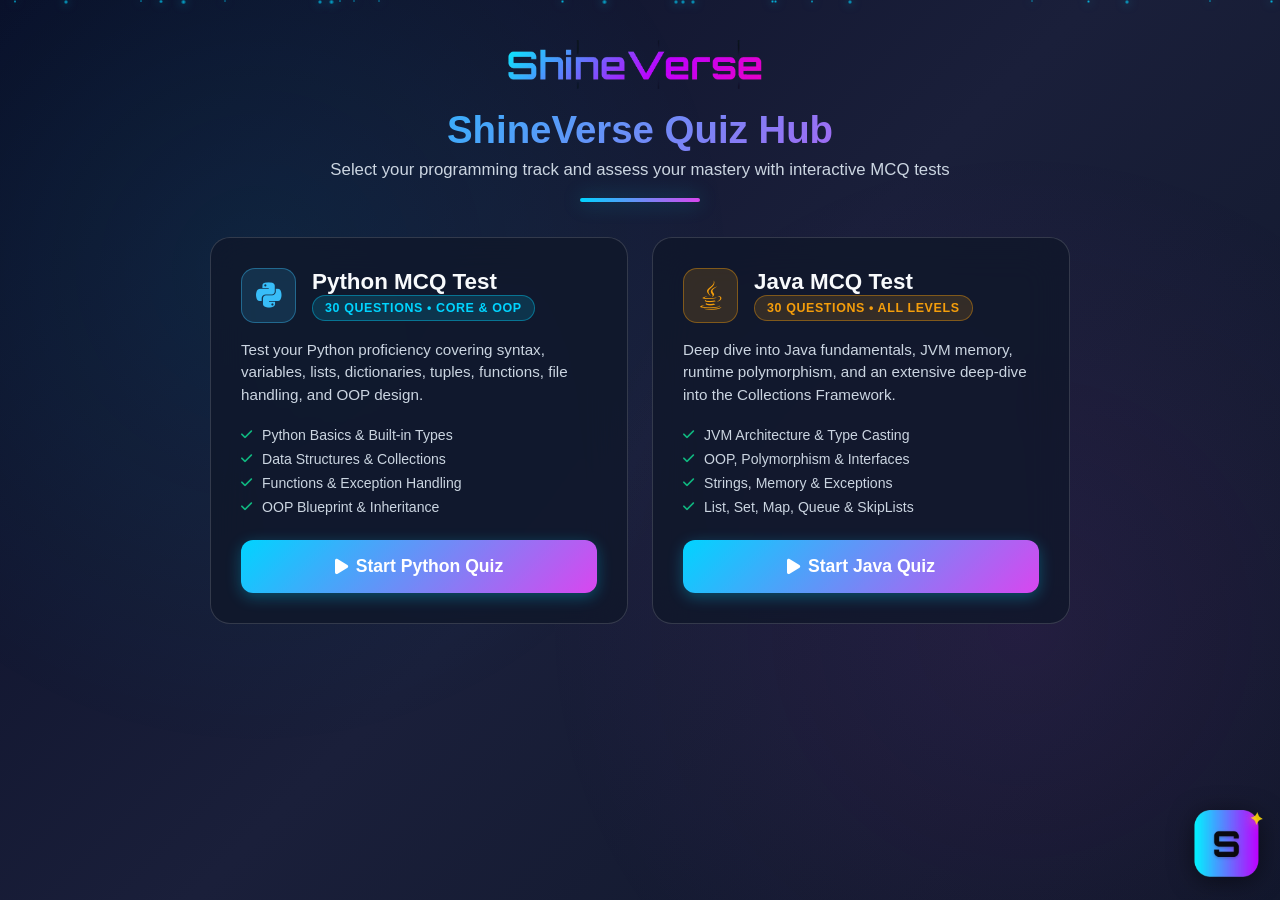
==== index.html @ dcfceece "first commit" ====
<!DOCTYPE html>
<html lang="en">

<head>
    <meta charset="UTF-8" />
    <meta name="viewport" content="width=device-width, initial-scale=1.0" />
    <title>ShineVerse Programming Quiz Hub</title>
    <meta name="description" content="Test and elevate your software engineering skills with ShineVerse Python and Java Mastery Quizzes." />

    <link rel="stylesheet" href="Java Quiz/style.css" />
    <link href="https://cdnjs.cloudflare.com/ajax/libs/font-awesome/6.4.0/css/all.min.css" rel="stylesheet" />
    <link rel="stylesheet" href="https://unpkg.com/aos@2.3.1/dist/aos.css" />
    <style>
        .hub-grid {
            display: grid;
            grid-template-columns: repeat(auto-fit, minmax(320px, 1fr));
            gap: 24px;
            margin: 30px 0;
        }

        .quiz-card {
            background: rgba(15, 23, 42, 0.8);
            border: 1px solid var(--border-color);
            border-radius: 20px;
            padding: 30px;
            display: flex;
            flex-direction: column;
            justify-content: space-between;
            transition: var(--transition);
            position: relative;
            overflow: hidden;
            backdrop-filter: blur(20px);
        }

        .quiz-card:hover {
            transform: translateY(-8px);
            box-shadow: 0 12px 35px rgba(0, 212, 255, 0.25);
            border-color: var(--primary);
        }

        .quiz-card-header {
            display: flex;
            align-items: center;
            gap: 16px;
            margin-bottom: 16px;
        }

        .quiz-icon-badge {
            width: 55px;
            height: 55px;
            border-radius: 14px;
            display: flex;
            align-items: center;
            justify-content: center;
            font-size: 1.8rem;
        }

        .icon-python {
            background: rgba(56, 189, 248, 0.15);
            color: #38bdf8;
            border: 1px solid rgba(56, 189, 248, 0.4);
        }

        .icon-java {
            background: rgba(245, 158, 11, 0.15);
            color: #f59e0b;
            border: 1px solid rgba(245, 158, 11, 0.4);
        }

        .quiz-card-title {
            font-size: 1.4rem;
            font-weight: 700;
            color: var(--text-primary);
        }

        .quiz-card-desc {
            font-size: 0.95rem;
            color: var(--text-secondary);
            line-height: 1.5;
            margin-bottom: 20px;
        }

        .quiz-features-list {
            list-style: none;
            padding: 0;
            margin-bottom: 25px;
            display: flex;
            flex-direction: column;
            gap: 8px;
        }

        .quiz-features-list li {
            font-size: 0.88rem;
            color: var(--text-secondary);
            display: flex;
            align-items: center;
            gap: 10px;
        }

        .quiz-features-list li i {
            color: var(--success);
            font-size: 0.8rem;
        }
    </style>
</head>

<body>
    <div id="particlesContainer"></div>

    <a href="https://shivambansal.co.in" target="_blank" class="footer-branding">
        <img src="Java Quiz/ShineVerseLogo.png" alt="ShineVerse Logo" height="75px" width="75px" />
    </a>

    <div class="container">
        <header data-aos="fade-down">
            <div class="logo">
                <a href="https://shivambansal.co.in" target="_blank">
                    <img src="Java Quiz/ShineVerse.png" alt="ShineVerse Logo" />
                </a>
            </div>
            <h1>ShineVerse Quiz Hub</h1>
            <p class="subtitle">Select your programming track and assess your mastery with interactive MCQ tests</p>
        </header>

        <div class="hub-grid">
            <!-- Python Quiz Card -->
            <div class="quiz-card" data-aos="fade-right" data-aos-delay="100">
                <div>
                    <div class="quiz-card-header">
                        <div class="quiz-icon-badge icon-python">
                            <i class="fab fa-python"></i>
                        </div>
                        <div>
                            <div class="quiz-card-title">Python MCQ Test</div>
                            <span class="badge badge-category">30 Questions • Core &amp; OOP</span>
                        </div>
                    </div>
                    <p class="quiz-card-desc">
                        Test your Python proficiency covering syntax, variables, lists, dictionaries, tuples, functions, file handling, and OOP design.
                    </p>
                    <ul class="quiz-features-list">
                        <li><i class="fas fa-check"></i> Python Basics &amp; Built-in Types</li>
                        <li><i class="fas fa-check"></i> Data Structures &amp; Collections</li>
                        <li><i class="fas fa-check"></i> Functions &amp; Exception Handling</li>
                        <li><i class="fas fa-check"></i> OOP Blueprint &amp; Inheritance</li>
                    </ul>
                </div>
                <a href="Python Quiz/index.html" class="btn btn-primary btn-lg" style="width: 100%;">
                    <i class="fas fa-play"></i> Start Python Quiz
                </a>
            </div>

            <!-- Java Quiz Card -->
            <div class="quiz-card" data-aos="fade-left" data-aos-delay="200">
                <div>
                    <div class="quiz-card-header">
                        <div class="quiz-icon-badge icon-java">
                            <i class="fab fa-java"></i>
                        </div>
                        <div>
                            <div class="quiz-card-title">Java MCQ Test</div>
                            <span class="badge badge-medium">30 Questions • All Levels</span>
                        </div>
                    </div>
                    <p class="quiz-card-desc">
                        Deep dive into Java fundamentals, JVM memory, runtime polymorphism, and an extensive deep-dive into the Collections Framework.
                    </p>
                    <ul class="quiz-features-list">
                        <li><i class="fas fa-check"></i> JVM Architecture &amp; Type Casting</li>
                        <li><i class="fas fa-check"></i> OOP, Polymorphism &amp; Interfaces</li>
                        <li><i class="fas fa-check"></i> Strings, Memory &amp; Exceptions</li>
                        <li><i class="fas fa-check"></i> List, Set, Map, Queue &amp; SkipLists</li>
                    </ul>
                </div>
                <a href="Java Quiz/index.html" class="btn btn-primary btn-lg" style="width: 100%;">
                    <i class="fas fa-play"></i> Start Java Quiz
                </a>
            </div>
        </div>
    </div>

    <script src="https://unpkg.com/aos@2.3.1/dist/aos.js"></script>
    <script>
        // Background particles
        function createParticles() {
            const container = document.getElementById("particlesContainer");
            if (!container) return;
            for (let i = 0; i < 25; i++) {
                const particle = document.createElement("div");
                particle.className = "particle";
                particle.style.left = Math.random() * 100 + "%";
                particle.style.animationDelay = Math.random() * 20 + "s";
                particle.style.animationDuration = 15 + Math.random() * 20 + "s";
                particle.style.width = particle.style.height = (Math.random() * 3 + 1.5) + "px";
                container.appendChild(particle);
            }
        }
        document.addEventListener("DOMContentLoaded", () => {
            createParticles();
            if (typeof AOS !== "undefined") {
                AOS.init({ duration: 800, once: true });
            }
        });
    </script>
</body>

</html>
---- Java Quiz/style.css ----
* {
    margin: 0;
    padding: 0;
    box-sizing: border-box;
}

:root {
    --primary: #00d4ff;
    --secondary: #d946ef;
    --accent-orange: #f59e0b;
    --success: #10b981;
    --danger: #ef4444;
    --text-primary: #f8fafc;
    --text-secondary: #cbd5e1;
    --text-muted: #94a3b8;
    --border-color: rgba(255, 255, 255, 0.15);
    --card-bg: rgba(15, 23, 42, 0.75);
    --code-bg: rgba(10, 14, 39, 0.85);
    --transition: all 0.3s cubic-bezier(0.4, 0, 0.2, 1);
}

html {
    scroll-behavior: smooth;
}

body {
    font-family: 'Segoe UI', Tahoma, Geneva, Verdana, sans-serif;
    background: linear-gradient(135deg, #0a0e27, #1a1f3a, #0f1729);
    color: var(--text-primary);
    min-height: 100vh;
    overflow-x: hidden;
}

body::before {
    content: "";
    position: fixed;
    inset: 0;
    background:
        radial-gradient(circle at 20% 30%, rgba(0,212,255,.08), transparent 40%),
        radial-gradient(circle at 80% 70%, rgba(217,70,239,.08), transparent 40%);
    pointer-events: none;
    z-index: 0;
}

/* ===== PARTICLES BACKGROUND ===== */
#particlesContainer {
    position: fixed;
    top: 0;
    left: 0;
    width: 100%;
    height: 100%;
    z-index: 0;
    pointer-events: none;
}

.particle {
    position: absolute;
    background: radial-gradient(circle, rgba(0,212,255,0.8), rgba(0,212,255,0));
    border-radius: 50%;
    animation: floatParticle linear infinite;
    box-shadow: 0 0 10px rgba(0, 212, 255, 0.5);
}

@keyframes floatParticle {
    0% {
        transform: translateY(100vh) translateX(0) scale(1);
        opacity: 0;
    }
    10% {
        opacity: 1;
    }
    90% {
        opacity: 1;
    }
    100% {
        transform: translateY(-100vh) translateX(100px) scale(0);
        opacity: 0;
    }
}

/* ===== TOP SWITCHER NAVBAR ===== */
.top-nav {
    position: relative;
    z-index: 10;
    max-width: 900px;
    margin: 20px auto 0;
    padding: 0 20px;
    display: flex;
    justify-content: space-between;
    align-items: center;
    gap: 15px;
    flex-wrap: wrap;
}

.nav-brand-link {
    display: flex;
    align-items: center;
    gap: 10px;
    text-decoration: none;
    color: var(--text-primary);
    font-weight: 700;
    font-size: 1.1rem;
    transition: var(--transition);
}

.nav-brand-link:hover {
    color: var(--primary);
}

.nav-brand-img {
    height: 38px;
    width: auto;
    border-radius: 8px;
}

.quiz-switcher {
    display: flex;
    gap: 10px;
    background: rgba(15, 23, 42, 0.8);
    padding: 6px;
    border-radius: 999px;
    border: 1px solid var(--border-color);
    backdrop-filter: blur(12px);
}

.switch-tab {
    padding: 7px 18px;
    border-radius: 999px;
    font-size: 0.9rem;
    font-weight: 600;
    text-decoration: none;
    color: var(--text-secondary);
    transition: var(--transition);
    display: inline-flex;
    align-items: center;
    gap: 6px;
}

.switch-tab:hover {
    color: white;
    background: rgba(255, 255, 255, 0.08);
}

.switch-tab.active {
    background: linear-gradient(135deg, var(--primary), var(--secondary));
    color: white;
    box-shadow: 0 2px 12px rgba(0, 212, 255, 0.4);
}

/* ===== CONTAINER & LAYOUT ===== */
.container {
    position: relative;
    z-index: 1;
    max-width: 900px;
    margin: auto;
    padding: 20px;
}

header {
    text-align: center;
    margin: 20px 0 35px;
    position: relative;
}

.logo {
    max-width: 280px;
    margin: 0 auto 15px;
    display: flex;
    align-items: center;
    justify-content: center;
    animation: logoFloat 3s ease-in-out infinite;
}

.logo img {
    width: 100%;
    height: auto;
    object-fit: contain;
}

@keyframes logoFloat {
    0%, 100% { transform: translateY(0px); }
    50% { transform: translateY(-8px); }
}

header::after {
    content: "";
    display: block;
    width: 120px;
    height: 4px;
    margin: 18px auto 0;
    border-radius: 999px;
    background: linear-gradient(90deg, var(--primary), var(--secondary));
    box-shadow: 0 0 20px rgba(0, 212, 255, 0.4);
}

h1 {
    font-size: 2.4rem;
    margin-bottom: 8px;
    background: linear-gradient(135deg, var(--primary), var(--secondary));
    -webkit-background-clip: text;
    -webkit-text-fill-color: transparent;
    background-clip: text;
}

.subtitle {
    color: var(--text-secondary);
    font-size: 1.05rem;
}

/* ===== CARDS & SCREENS ===== */
.card {
    background: var(--card-bg);
    border: 1px solid var(--border-color);
    border-radius: 24px;
    padding: 35px;
    backdrop-filter: blur(20px);
    box-shadow:
        0 10px 40px rgba(0, 0, 0, 0.35),
        0 0 40px rgba(0, 212, 255, 0.08);
    position: relative;
    overflow: hidden;
}

.card::before {
    content: "";
    position: absolute;
    inset: 0;
    background: linear-gradient(135deg, rgba(255,255,255,0.05), transparent 40%);
    pointer-events: none;
}

.screen-enter {
    animation: screenEnter 0.5s ease-out;
}

@keyframes screenEnter {
    from {
        opacity: 0;
        transform: translateY(20px);
    }
    to {
        opacity: 1;
        transform: translateY(0);
    }
}

.hidden {
    display: none !important;
}

.center {
    text-align: center;
    margin-top: 30px;
}

.center-text {
    text-align: center;
}

/* ===== STATS SECTION ===== */
.stats {
    display: grid;
    grid-template-columns: repeat(auto-fit, minmax(160px, 1fr));
    gap: 18px;
    margin-bottom: 25px;
}

.stat {
    background: rgba(255, 255, 255, .04);
    border: 1px solid var(--border-color);
    border-radius: 16px;
    padding: 20px;
    text-align: center;
    transition: var(--transition);
    cursor: default;
}

.stat:hover {
    background: rgba(0, 212, 255, 0.08);
    border-color: var(--primary);
    transform: translateY(-4px);
    box-shadow: 0 8px 24px rgba(0, 212, 255, 0.2);
}

.number {
    font-size: 2rem;
    font-weight: bold;
    margin-bottom: 6px;
}

.label {
    font-size: 0.85rem;
    color: var(--text-secondary);
    text-transform: uppercase;
    letter-spacing: 0.5px;
}

/* Category distribution list on start screen */
.curriculum-preview {
    background: rgba(255, 255, 255, 0.03);
    border: 1px solid rgba(255, 255, 255, 0.08);
    border-radius: 16px;
    padding: 18px 22px;
    margin: 25px 0;
    text-align: left;
}

.curriculum-title {
    font-size: 1rem;
    font-weight: 600;
    color: var(--primary);
    margin-bottom: 12px;
    display: flex;
    align-items: center;
    gap: 8px;
}

.curriculum-grid {
    display: grid;
    grid-template-columns: repeat(auto-fit, minmax(220px, 1fr));
    gap: 10px;
}

.curriculum-item {
    font-size: 0.88rem;
    color: var(--text-secondary);
    display: flex;
    align-items: center;
    gap: 8px;
}

.curriculum-item i {
    color: var(--secondary);
    font-size: 0.8rem;
}

/* ===== BADGES ===== */
.badge-group {
    display: flex;
    align-items: center;
    gap: 10px;
    flex-wrap: wrap;
    margin-bottom: 18px;
}

.badge {
    padding: 5px 12px;
    border-radius: 999px;
    font-size: 0.78rem;
    font-weight: 700;
    text-transform: uppercase;
    letter-spacing: 0.6px;
    display: inline-flex;
    align-items: center;
    gap: 6px;
}

.badge-category {
    background: rgba(0, 212, 255, 0.15);
    border: 1px solid rgba(0, 212, 255, 0.4);
    color: var(--primary);
}

.badge-easy {
    background: rgba(16, 185, 129, 0.15);
    border: 1px solid rgba(16, 185, 129, 0.4);
    color: var(--success);
}

.badge-medium {
    background: rgba(245, 158, 11, 0.15);
    border: 1px solid rgba(245, 158, 11, 0.4);
    color: var(--accent-orange);
}

.badge-hard {
    background: rgba(239, 68, 68, 0.15);
    border: 1px solid rgba(239, 68, 68, 0.4);
    color: var(--danger);
}

/* ===== BUTTONS ===== */
.btn {
    border: none;
    padding: 13px 26px;
    border-radius: 12px;
    cursor: pointer;
    font-size: 0.98rem;
    font-weight: 600;
    transition: var(--transition);
    display: inline-flex;
    align-items: center;
    justify-content: center;
    gap: 8px;
    position: relative;
    overflow: hidden;
    text-decoration: none;
}

.btn::before {
    content: '';
    position: absolute;
    top: 50%;
    left: 50%;
    width: 0;
    height: 0;
    border-radius: 50%;
    background: rgba(255, 255, 255, 0.3);
    transform: translate(-50%, -50%);
    transition: width 0.6s, height 0.6s;
}

.btn:active::before {
    width: 300px;
    height: 300px;
}

.btn-primary {
    background: linear-gradient(135deg, var(--primary), var(--secondary));
    color: white;
    box-shadow: 0 4px 15px rgba(0, 212, 255, 0.3);
}

.btn-primary:hover:not(:disabled) {
    transform: translateY(-2px);
    box-shadow: 0 8px 24px rgba(0, 212, 255, 0.5);
}

.btn-primary:active:not(:disabled) {
    transform: translateY(0);
}

.btn-secondary {
    background: rgba(255,255,255,.08);
    color: white;
    border: 1.5px solid var(--border-color);
}

.btn-secondary:hover:not(:disabled) {
    background: rgba(255,255,255,.14);
    border-color: var(--primary);
    transform: translateY(-2px);
    box-shadow: 0 8px 24px rgba(0, 212, 255, 0.25);
}

.btn-success {
    background: linear-gradient(135deg, var(--success), #059669);
    color: white;
    box-shadow: 0 4px 15px rgba(16, 185, 129, 0.3);
}

.btn-success:hover:not(:disabled) {
    transform: translateY(-2px);
    box-shadow: 0 8px 24px rgba(16, 185, 129, 0.5);
}

.btn-outline {
    background: transparent;
    border: 1.5px solid var(--border-color);
    color: var(--text-secondary);
    padding: 8px 16px;
    font-size: 0.88rem;
}

.btn-outline:hover {
    border-color: var(--primary);
    color: var(--text-primary);
    background: rgba(0, 212, 255, 0.08);
}

.btn-lg {
    padding: 16px 44px;
    font-size: 1.1rem;
}

#startBtn {
    position: relative;
    overflow: hidden;
}

#startBtn::after {
    content: "";
    position: absolute;
    top: 0;
    left: -120%;
    width: 60%;
    height: 100%;
    background: linear-gradient(
        90deg,
        transparent,
        rgba(255,255,255,0.45),
        transparent
    );
    transform: skewX(-25deg);
    animation: shine 3s infinite;
}

@keyframes shine {
    0% { left: -120%; }
    100% { left: 150%; }
}

.btn:disabled {
    opacity: 0.4;
    cursor: not-allowed;
}

/* ===== PROGRESS BAR ===== */
.progress-bar {
    width: 100%;
    height: 8px;
    background: rgba(255,255,255,.08);
    border-radius: 999px;
    overflow: hidden;
    margin-bottom: 12px;
    box-shadow: inset 0 2px 4px rgba(0, 0, 0, 0.2);
}

.progress-fill {
    height: 100%;
    width: 0;
    background: linear-gradient(90deg, var(--primary), var(--secondary));
    transition: width 0.4s cubic-bezier(0.4, 0, 0.2, 1);
    box-shadow: 0 0 20px rgba(0, 212, 255, 0.6);
}

.progress-text {
    display: flex;
    justify-content: space-between;
    margin-bottom: 20px;
    font-size: 0.95rem;
    font-weight: 600;
    color: var(--text-secondary);
}

/* ===== QUIZ CONTENT & QUESTION FORMATTING ===== */
.quiz-header {
    margin-bottom: 25px;
}

.quiz-content {
    margin-bottom: 25px;
}

.question-text-wrapper {
    margin-bottom: 24px;
}

.question-title {
    line-height: 1.6;
    font-size: 1.25rem;
    font-weight: 600;
    color: var(--text-primary);
}

/* Java Code Block Styling */
.code-container {
    background: var(--code-bg);
    border: 1px solid rgba(0, 212, 255, 0.25);
    border-radius: 12px;
    margin: 14px 0 0;
    padding: 16px;
    position: relative;
    overflow-x: auto;
    box-shadow: inset 0 2px 8px rgba(0,0,0,0.4);
}

.code-header {
    display: flex;
    justify-content: space-between;
    align-items: center;
    margin-bottom: 8px;
    padding-bottom: 6px;
    border-bottom: 1px solid rgba(255, 255, 255, 0.08);
    font-size: 0.75rem;
    color: var(--text-muted);
    text-transform: uppercase;
    letter-spacing: 0.8px;
}

.code-container pre {
    margin: 0;
    font-family: 'Consolas', 'Fira Code', 'Courier New', monospace;
    font-size: 0.95rem;
    line-height: 1.5;
    color: #38bdf8;
    white-space: pre;
}

/* Hint toggle */
.hint-toggle-wrap {
    margin: 15px 0;
    text-align: right;
}

.hint-box {
    background: rgba(245, 158, 11, 0.08);
    border: 1px solid rgba(245, 158, 11, 0.3);
    border-radius: 12px;
    padding: 14px 18px;
    margin: 12px 0 18px;
    font-size: 0.92rem;
    color: #fde68a;
    display: flex;
    align-items: flex-start;
    gap: 10px;
    text-align: left;
    animation: fadeIn 0.3s ease-out;
}

@keyframes fadeIn {
    from { opacity: 0; transform: translateY(-6px); }
    to { opacity: 1; transform: translateY(0); }
}

/* ===== OPTIONS ===== */
.options {
    display: grid;
    gap: 12px;
    margin-bottom: 20px;
}

.option {
    padding: 15px 18px;
    border: 2px solid var(--border-color);
    border-radius: 14px;
    background: rgba(255, 255, 255, 0.03);
    cursor: pointer;
    transition: var(--transition);
    display: flex;
    align-items: center;
    gap: 14px;
    position: relative;
    user-select: none;
}

.option:hover {
    border-color: var(--primary);
    transform: translateX(6px) scale(1.005);
    background: rgba(0, 212, 255, 0.06);
    box-shadow:
        0 10px 30px rgba(0, 212, 255, 0.18),
        inset 0 0 20px rgba(0, 212, 255, 0.04);
}

.option.selected {
    border-color: var(--primary);
    background: rgba(0, 212, 255, 0.16);
    box-shadow: 0 8px 24px rgba(0, 212, 255, 0.3);
}

.option.selected .option-letter {
    background: var(--primary);
    color: #0a0e27;
    border-color: var(--primary);
}

.option-text {
    display: flex;
    align-items: center;
    gap: 12px;
    width: 100%;
}

.option-letter {
    min-width: 38px;
    height: 38px;
    display: flex;
    align-items: center;
    justify-content: center;
    border-radius: 10px;
    background: rgba(0, 212, 255, 0.15);
    border: 1px solid var(--primary);
    color: var(--primary);
    font-weight: 700;
    transition: var(--transition);
    font-size: 0.95rem;
}

.option-text span {
    flex: 1;
    text-align: left;
    font-size: 0.98rem;
    line-height: 1.45;
}

.nav {
    display: flex;
    justify-content: space-between;
    align-items: center;
    gap: 12px;
    margin-top: 25px;
    flex-wrap: wrap;
}

.nav-group {
    display: flex;
    gap: 10px;
}

/* ===== RESULTS SECTION ===== */
.result-header {
    margin-bottom: 20px;
}

.result-emoji {
    font-size: 4.5rem;
    margin-bottom: 15px;
    animation: emojiPulse 0.8s ease-in-out;
}

@keyframes emojiPulse {
    0%, 100% { transform: scale(1); }
    50% { transform: scale(1.2); }
}

.result-title {
    font-size: 2.2rem;
    margin-bottom: 8px;
    background: linear-gradient(135deg, var(--primary), var(--secondary));
    -webkit-background-clip: text;
    -webkit-text-fill-color: transparent;
    background-clip: text;
}

.feedback-message {
    font-size: 1.05rem;
    color: var(--text-secondary);
    margin-bottom: 20px;
}

.feedback-badge {
    display: inline-block;
    padding: 6px 18px;
    border-radius: 999px;
    font-weight: 700;
    font-size: 0.95rem;
    margin-bottom: 15px;
}

.perf-excellent {
    background: rgba(16, 185, 129, 0.2);
    border: 1px solid var(--success);
    color: #34d399;
}

.perf-verygood {
    background: rgba(0, 212, 255, 0.2);
    border: 1px solid var(--primary);
    color: var(--primary);
}

.perf-good {
    background: rgba(245, 158, 11, 0.2);
    border: 1px solid var(--accent-orange);
    color: #fbbf24;
}

.perf-needspractice {
    background: rgba(239, 68, 68, 0.2);
    border: 1px solid var(--danger);
    color: #f87171;
}

/* ===== SCORE CIRCLE ===== */
.score-circle {
    width: 180px;
    height: 180px;
    margin: 25px auto;
    position: relative;
}

.score-circle svg {
    width: 100%;
    height: 100%;
    transform: rotate(-90deg);
}

.progress-circle-bg {
    fill: none;
    stroke: rgba(255, 255, 255, 0.1);
    stroke-width: 8;
}

.progress-circle-fill {
    fill: none;
    stroke: url(#circleGradient);
    stroke-width: 8;
    stroke-linecap: round;
    stroke-dasharray: 282.7;
    stroke-dashoffset: 282.7;
    transition: stroke-dashoffset 1.2s cubic-bezier(0.4, 0, 0.2, 1);
    filter: drop-shadow(0 0 8px rgba(0, 212, 255, 0.6));
}

.score-text {
    position: absolute;
    top: 50%;
    left: 50%;
    transform: translate(-50%, -50%);
    text-align: center;
}

.score-percentage {
    font-size: 2.4rem;
    font-weight: bold;
    background: linear-gradient(135deg, var(--primary), var(--secondary));
    -webkit-background-clip: text;
    -webkit-text-fill-color: transparent;
    background-clip: text;
}

/* ===== RESULTS STATS ===== */
.stats-grid {
    display: grid;
    grid-template-columns: repeat(auto-fit, minmax(140px, 1fr));
    gap: 15px;
    margin: 25px 0;
}

.detail-stat {
    background: rgba(255, 255, 255, 0.04);
    border: 1px solid var(--border-color);
    border-radius: 14px;
    padding: 18px;
    text-align: center;
    transition: var(--transition);
}

.detail-stat:hover {
    background: rgba(0, 212, 255, 0.08);
    border-color: var(--primary);
    transform: translateY(-3px);
}

.detail-label {
    font-size: 0.82rem;
    color: var(--text-secondary);
    margin-bottom: 8px;
    text-transform: uppercase;
    letter-spacing: 0.5px;
}

.detail-value {
    font-size: 1.8rem;
    font-weight: bold;
    background: linear-gradient(135deg, var(--primary), var(--secondary));
    -webkit-background-clip: text;
    -webkit-text-fill-color: transparent;
    background-clip: text;
}

/* Result Action buttons */
.result-actions {
    display: flex;
    justify-content: center;
    gap: 15px;
    margin: 30px 0 20px;
    flex-wrap: wrap;
}

/* ===== ANSWER REVIEW SECTION ===== */
.review-container {
    margin-top: 35px;
    border-top: 1px solid var(--border-color);
    padding-top: 30px;
    text-align: left;
}

.review-header {
    display: flex;
    justify-content: space-between;
    align-items: center;
    margin-bottom: 20px;
    flex-wrap: wrap;
    gap: 10px;
}

.review-title {
    font-size: 1.4rem;
    color: var(--text-primary);
    display: flex;
    align-items: center;
    gap: 10px;
}

.review-filter-group {
    display: flex;
    gap: 8px;
    flex-wrap: wrap;
}

.filter-btn {
    padding: 6px 14px;
    border-radius: 8px;
    border: 1px solid var(--border-color);
    background: rgba(255, 255, 255, 0.04);
    color: var(--text-secondary);
    font-size: 0.82rem;
    font-weight: 600;
    cursor: pointer;
    transition: var(--transition);
}

.filter-btn.active {
    background: var(--primary);
    color: #0a0e27;
    border-color: var(--primary);
}

.review-list {
    display: flex;
    flex-direction: column;
    gap: 18px;
}

.review-card {
    background: rgba(255, 255, 255, 0.03);
    border: 1px solid var(--border-color);
    border-radius: 16px;
    padding: 20px;
    transition: var(--transition);
}

.review-card.correct-card {
    border-left: 4px solid var(--success);
}

.review-card.wrong-card {
    border-left: 4px solid var(--danger);
}

.review-card-header {
    display: flex;
    justify-content: space-between;
    align-items: flex-start;
    gap: 10px;
    margin-bottom: 12px;
}

.review-q-num {
    font-size: 0.85rem;
    font-weight: 700;
    color: var(--text-muted);
}

.review-q-text {
    font-size: 1.05rem;
    font-weight: 600;
    margin-bottom: 14px;
    line-height: 1.5;
    color: var(--text-primary);
}

.review-answers-grid {
    display: flex;
    flex-direction: column;
    gap: 8px;
    margin: 14px 0;
}

.review-option {
    padding: 10px 14px;
    border-radius: 10px;
    font-size: 0.92rem;
    display: flex;
    align-items: center;
    gap: 10px;
    background: rgba(255, 255, 255, 0.02);
    border: 1px solid rgba(255, 255, 255, 0.06);
}

.review-option.is-correct-target {
    background: rgba(16, 185, 129, 0.15);
    border-color: var(--success);
    color: #6ee7b7;
    font-weight: 600;
}

.review-option.is-user-wrong {
    background: rgba(239, 68, 68, 0.15);
    border-color: var(--danger);
    color: #fca5a5;
    text-decoration: line-through;
}

.review-explanation {
    background: rgba(0, 212, 255, 0.06);
    border-left: 3px solid var(--primary);
    padding: 12px 16px;
    border-radius: 0 10px 10px 0;
    margin-top: 14px;
    font-size: 0.9rem;
    line-height: 1.5;
    color: var(--text-secondary);
}

.review-explanation strong {
    color: var(--primary);
}

/* ===== BLOCKED / LOCK SCREEN ===== */
.blocked-content {
    padding: 30px 15px;
}

.blocked-emoji {
    font-size: 4rem;
    margin-bottom: 15px;
    animation: lockPulse 0.8s ease-in-out infinite;
}

@keyframes lockPulse {
    0%, 100% { transform: scale(1); }
    50% { transform: scale(1.1); }
}

.blocked-title {
    font-size: 2rem;
    margin-bottom: 12px;
    background: linear-gradient(135deg, #ef4444, #dc2626);
    -webkit-background-clip: text;
    -webkit-text-fill-color: transparent;
    background-clip: text;
}

.blocked-message {
    font-size: 1.05rem;
    color: var(--text-secondary);
    margin-bottom: 25px;
}

.saved-score-display {
    background: rgba(16, 185, 129, 0.1);
    border: 2px solid var(--success);
    border-radius: 16px;
    padding: 25px;
    margin: 25px 0;
}

.saved-score-label {
    font-size: 0.9rem;
    color: var(--text-secondary);
    margin-bottom: 8px;
}

.saved-score {
    font-size: 2.8rem;
    font-weight: bold;
    color: var(--success);
}

.blocked-actions {
    display: flex;
    justify-content: center;
    gap: 15px;
    margin-top: 25px;
    flex-wrap: wrap;
}

/* ===== FOOTER ===== */
.footer-branding {
    position: fixed;
    bottom: 15px;
    right: 15px;
    text-decoration: none;
    color: white;
    z-index: 100;
    transition: var(--transition);
}

.footer-branding:hover {
    transform: translateY(-3px);
}

.footer-branding img {
    filter: drop-shadow(0 4px 12px rgba(0,0,0,0.5));
}

/* ===== RESPONSIVE ===== */
@media (max-width: 768px) {
    .container {
        padding: 12px;
    }

    .top-nav {
        flex-direction: column;
        align-items: center;
        gap: 10px;
    }

    header {
        margin: 15px 0 25px;
    }

    h1 {
        font-size: 1.8rem;
    }

    .card {
        padding: 22px;
        border-radius: 18px;
    }

    .btn {
        padding: 12px 20px;
        font-size: 0.95rem;
    }

    .btn-lg {
        padding: 14px 30px;
    }

    .stats-grid {
        grid-template-columns: 1fr;
    }

    .score-circle {
        width: 150px;
        height: 150px;
    }

    .score-percentage {
        font-size: 1.9rem;
    }

    .question-title {
        font-size: 1.1rem;
    }

    .option {
        padding: 12px 14px;
    }

    .curriculum-grid {
        grid-template-columns: 1fr;
    }
}

@media (max-width: 480px) {
    h1 {
        font-size: 1.5rem;
    }

    .card {
        padding: 16px;
    }

    .btn {
        width: 100%;
    }

    .nav {
        flex-direction: column;
    }

    .nav-group {
        width: 100%;
        flex-direction: column;
    }

    .stats {
        grid-template-columns: 1fr;
    }

    .result-actions {
        flex-direction: column;
    }
}
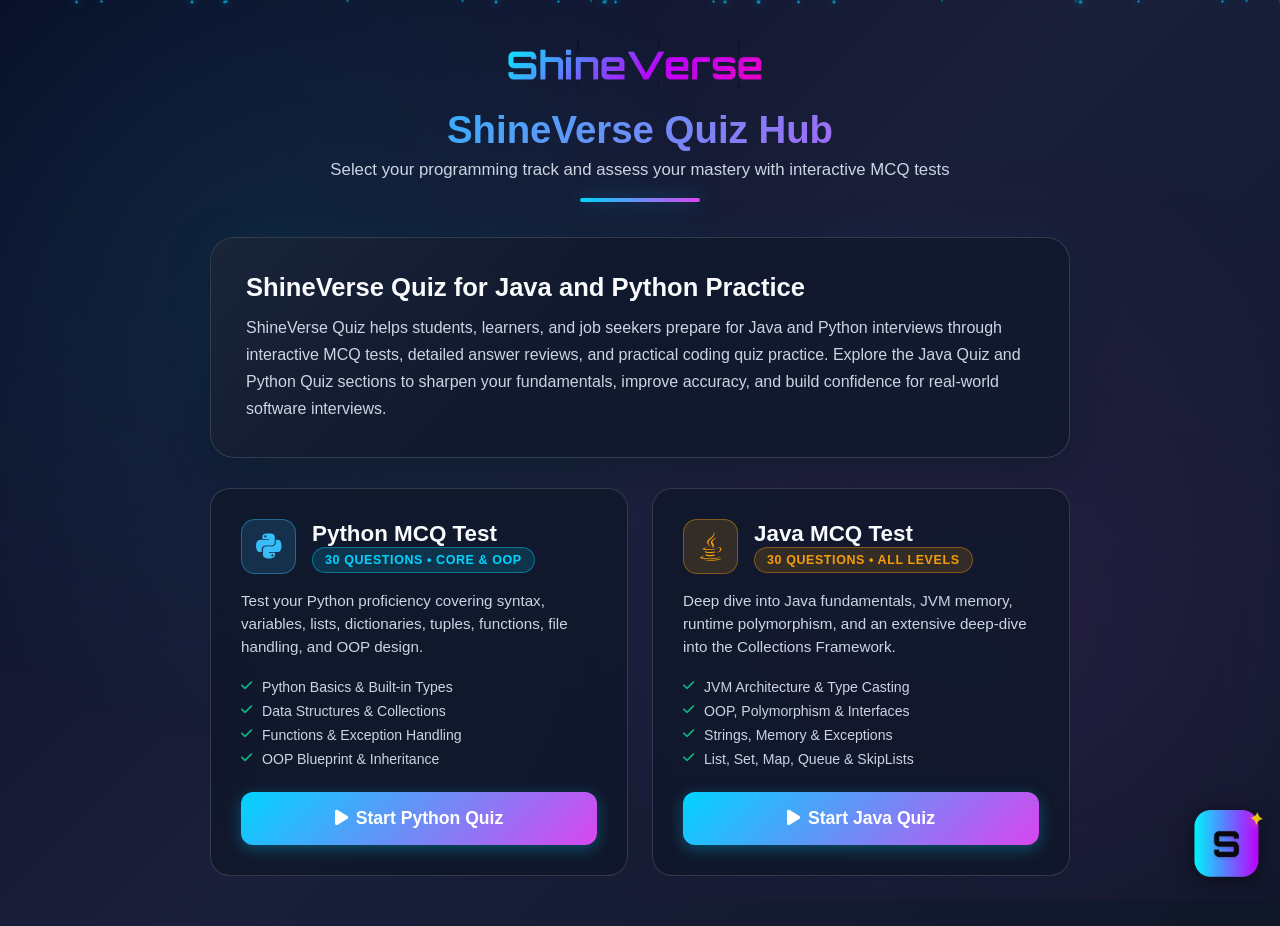
==== commit caf24bf9: "added to Search Console" ====
--- a/index.html
+++ b/index.html
@@ -4,8 +4,42 @@
 <head>
     <meta charset="UTF-8" />
     <meta name="viewport" content="width=device-width, initial-scale=1.0" />
-    <title>ShineVerse Programming Quiz Hub</title>
-    <meta name="description" content="Test and elevate your software engineering skills with ShineVerse Python and Java Mastery Quizzes." />
+    <title>ShineVerse Programming Quiz Hub | Java & Python MCQ Tests</title>
+    <meta name="description" content="Practice Java and Python programming with ShineVerse quiz challenges, instant scoring, and detailed answer reviews for interview readiness." />
+    <meta name="robots" content="index,follow,max-image-preview:large,max-snippet:-1,max-video-preview:-1" />
+    <meta name="author" content="ShineVerse" />
+    <meta name="keywords" content="ShineVerse Quiz, Java Quiz, Python Quiz, Shivam Bansal, Java MCQ test, Python MCQ test, programming quiz, coding practice quiz, Java interview questions, Python interview questions, software interview preparation" />
+    <meta name="theme-color" content="#0b1020" />
+    <link rel="canonical" href="https://shineverse-quiz.vercel.app/" />
+    <meta property="og:type" content="website" />
+    <meta property="og:title" content="ShineVerse Programming Quiz Hub" />
+    <meta property="og:description" content="Practice Java and Python programming with interactive MCQ tests, instant scoring, and personalized learning feedback." />
+    <meta property="og:url" content="https://shineverse-quiz.vercel.app/" />
+    <meta property="og:image" content="https://shineverse-quiz.vercel.app/Java%20Quiz/ShineVerseLogo.png" />
+    <meta property="og:site_name" content="ShineVerse Quiz Hub" />
+    <meta name="twitter:card" content="summary_large_image" />
+    <meta name="twitter:title" content="ShineVerse Programming Quiz Hub" />
+    <meta name="twitter:description" content="Practice Java and Python programming with interactive MCQ tests, instant scoring, and detailed answer reviews." />
+    <meta name="twitter:image" content="https://shineverse-quiz.vercel.app/Java%20Quiz/ShineVerseLogo.png" />
+    <script type="application/ld+json">
+        {
+          "@context": "https://schema.org",
+          "@type": "WebSite",
+          "name": "ShineVerse Quiz Hub",
+          "url": "https://shineverse-quiz.vercel.app/",
+          "description": "Java Quiz and Python Quiz platform for coding practice and interview preparation.",
+          "publisher": {
+            "@type": "Organization",
+            "name": "ShineVerse",
+            "url": "https://shivambansal.co.in"
+          },
+          "potentialAction": {
+            "@type": "SearchAction",
+            "target": "https://shineverse-quiz.vercel.app/?q={search_term_string}",
+            "query-input": "required name=search_term_string"
+          }
+        }
+    </script>
 
     <link rel="stylesheet" href="Java Quiz/style.css" />
     <link href="https://cdnjs.cloudflare.com/ajax/libs/font-awesome/6.4.0/css/all.min.css" rel="stylesheet" />
@@ -121,6 +155,14 @@
             <h1>ShineVerse Quiz Hub</h1>
             <p class="subtitle">Select your programming track and assess your mastery with interactive MCQ tests</p>
         </header>
+
+        <section class="card" style="margin-top: 24px;" data-aos="fade-up">
+            <h2 style="margin-bottom: 12px; font-size: clamp(1.5rem, 2vw, 2.1rem); color: var(--text-primary);">ShineVerse Quiz for Java and Python Practice</h2>
+            <p style="margin: 0; color: var(--text-secondary); line-height: 1.7; font-size: 1rem;">
+                ShineVerse Quiz helps students, learners, and job seekers prepare for Java and Python interviews through interactive MCQ tests, detailed answer reviews, and practical coding quiz practice.
+                Explore the Java Quiz and Python Quiz sections to sharpen your fundamentals, improve accuracy, and build confidence for real-world software interviews.
+            </p>
+        </section>
 
         <div class="hub-grid">
             <!-- Python Quiz Card -->
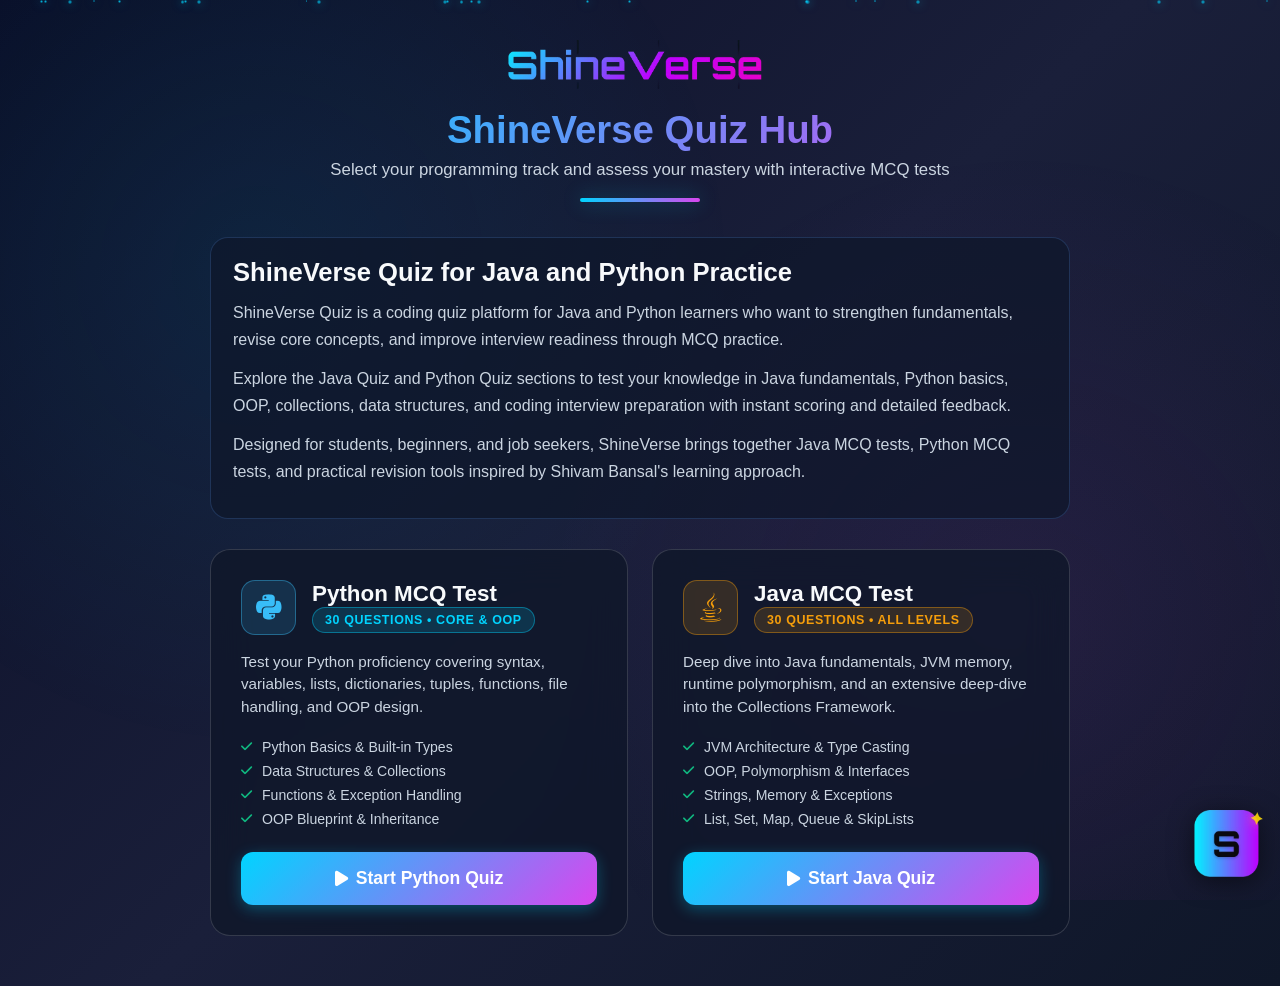
==== commit fbf5ca46: "added to Search Console" ====
--- a/index.html
+++ b/index.html
@@ -5,22 +5,25 @@
     <meta charset="UTF-8" />
     <meta name="viewport" content="width=device-width, initial-scale=1.0" />
     <title>ShineVerse Programming Quiz Hub | Java & Python MCQ Tests</title>
-    <meta name="description" content="Practice Java and Python programming with ShineVerse quiz challenges, instant scoring, and detailed answer reviews for interview readiness." />
+    <meta name="description" content="ShineVerse Quiz offers Java Quiz and Python Quiz practice tests for coding interview preparation, MCQ revision, and programming skill-building with Shivam Bansal's learning platform." />
     <meta name="robots" content="index,follow,max-image-preview:large,max-snippet:-1,max-video-preview:-1" />
-    <meta name="author" content="ShineVerse" />
-    <meta name="keywords" content="ShineVerse Quiz, Java Quiz, Python Quiz, Shivam Bansal, Java MCQ test, Python MCQ test, programming quiz, coding practice quiz, Java interview questions, Python interview questions, software interview preparation" />
+    <meta name="author" content="ShineVerse | Shivam Bansal" />
+    <meta name="keywords" content="ShineVerse Quiz, ShineVerse, Shivam Bansal, Java Quiz, Python Quiz, Java MCQ test, Python MCQ test, Java interview questions, Python interview questions, coding quiz, programming quiz, Java practice test, Python practice test, Java fundamentals quiz, Python fundamentals quiz, coding interview preparation, online quiz platform, Java and Python learning, ShineVerse Academy" />
     <meta name="theme-color" content="#0b1020" />
     <link rel="canonical" href="https://shineverse-quiz.vercel.app/" />
+    <link rel="preconnect" href="https://fonts.googleapis.com" />
+    <link rel="preconnect" href="https://cdnjs.cloudflare.com" />
     <meta property="og:type" content="website" />
-    <meta property="og:title" content="ShineVerse Programming Quiz Hub" />
-    <meta property="og:description" content="Practice Java and Python programming with interactive MCQ tests, instant scoring, and personalized learning feedback." />
+    <meta property="og:title" content="ShineVerse Quiz Hub | Java & Python MCQ Practice" />
+    <meta property="og:description" content="Practice Java and Python with ShineVerse Quiz, designed for coding interview prep, MCQ tests, and learner growth." />
     <meta property="og:url" content="https://shineverse-quiz.vercel.app/" />
-    <meta property="og:image" content="https://shineverse-quiz.vercel.app/Java%20Quiz/ShineVerseLogo.png" />
+    <meta property="og:image" content="https://shineverse-quiz.vercel.app/social-preview.svg" />
+    <meta property="og:image:alt" content="ShineVerse Quiz Hub preview" />
     <meta property="og:site_name" content="ShineVerse Quiz Hub" />
     <meta name="twitter:card" content="summary_large_image" />
-    <meta name="twitter:title" content="ShineVerse Programming Quiz Hub" />
-    <meta name="twitter:description" content="Practice Java and Python programming with interactive MCQ tests, instant scoring, and detailed answer reviews." />
-    <meta name="twitter:image" content="https://shineverse-quiz.vercel.app/Java%20Quiz/ShineVerseLogo.png" />
+    <meta name="twitter:title" content="ShineVerse Quiz Hub | Java & Python MCQ Practice" />
+    <meta name="twitter:description" content="Java Quiz and Python Quiz practice for interview prep, problem solving, and learning with ShineVerse." />
+    <meta name="twitter:image" content="https://shineverse-quiz.vercel.app/social-preview.svg" />
     <script type="application/ld+json">
         {
           "@context": "https://schema.org",
@@ -135,6 +138,52 @@
             color: var(--success);
             font-size: 0.8rem;
         }
+
+        .seo-copy {
+            margin: 20px 0 10px;
+            padding: 20px 22px;
+            border: 1px solid rgba(95, 160, 255, 0.2);
+            border-radius: 18px;
+            background: rgba(15, 23, 42, 0.72);
+        }
+
+        .seo-copy h2 {
+            margin-bottom: 12px;
+            font-size: clamp(1.5rem, 2vw, 2.1rem);
+            color: var(--text-primary);
+        }
+
+        .seo-copy p {
+            margin: 0 0 12px;
+            color: var(--text-secondary);
+            line-height: 1.7;
+            font-size: 1rem;
+        }
+
+        @media (max-width: 640px) {
+            .container {
+                padding-left: 16px;
+                padding-right: 16px;
+            }
+
+            .quiz-card {
+                padding: 22px 18px;
+            }
+
+            .quiz-card-header {
+                align-items: flex-start;
+                flex-direction: column;
+            }
+
+            .quiz-card-title {
+                font-size: 1.2rem;
+            }
+
+            .footer-branding {
+                top: 16px;
+                right: 16px;
+            }
+        }
     </style>
 </head>
 
@@ -156,11 +205,16 @@
             <p class="subtitle">Select your programming track and assess your mastery with interactive MCQ tests</p>
         </header>
 
-        <section class="card" style="margin-top: 24px;" data-aos="fade-up">
-            <h2 style="margin-bottom: 12px; font-size: clamp(1.5rem, 2vw, 2.1rem); color: var(--text-primary);">ShineVerse Quiz for Java and Python Practice</h2>
-            <p style="margin: 0; color: var(--text-secondary); line-height: 1.7; font-size: 1rem;">
-                ShineVerse Quiz helps students, learners, and job seekers prepare for Java and Python interviews through interactive MCQ tests, detailed answer reviews, and practical coding quiz practice.
-                Explore the Java Quiz and Python Quiz sections to sharpen your fundamentals, improve accuracy, and build confidence for real-world software interviews.
+        <section class="seo-copy" data-aos="fade-up">
+            <h2>ShineVerse Quiz for Java and Python Practice</h2>
+            <p>
+                ShineVerse Quiz is a coding quiz platform for Java and Python learners who want to strengthen fundamentals, revise core concepts, and improve interview readiness through MCQ practice.
+            </p>
+            <p>
+                Explore the Java Quiz and Python Quiz sections to test your knowledge in Java fundamentals, Python basics, OOP, collections, data structures, and coding interview preparation with instant scoring and detailed feedback.
+            </p>
+            <p>
+                Designed for students, beginners, and job seekers, ShineVerse brings together Java MCQ tests, Python MCQ tests, and practical revision tools inspired by Shivam Bansal's learning approach.
             </p>
         </section>
 
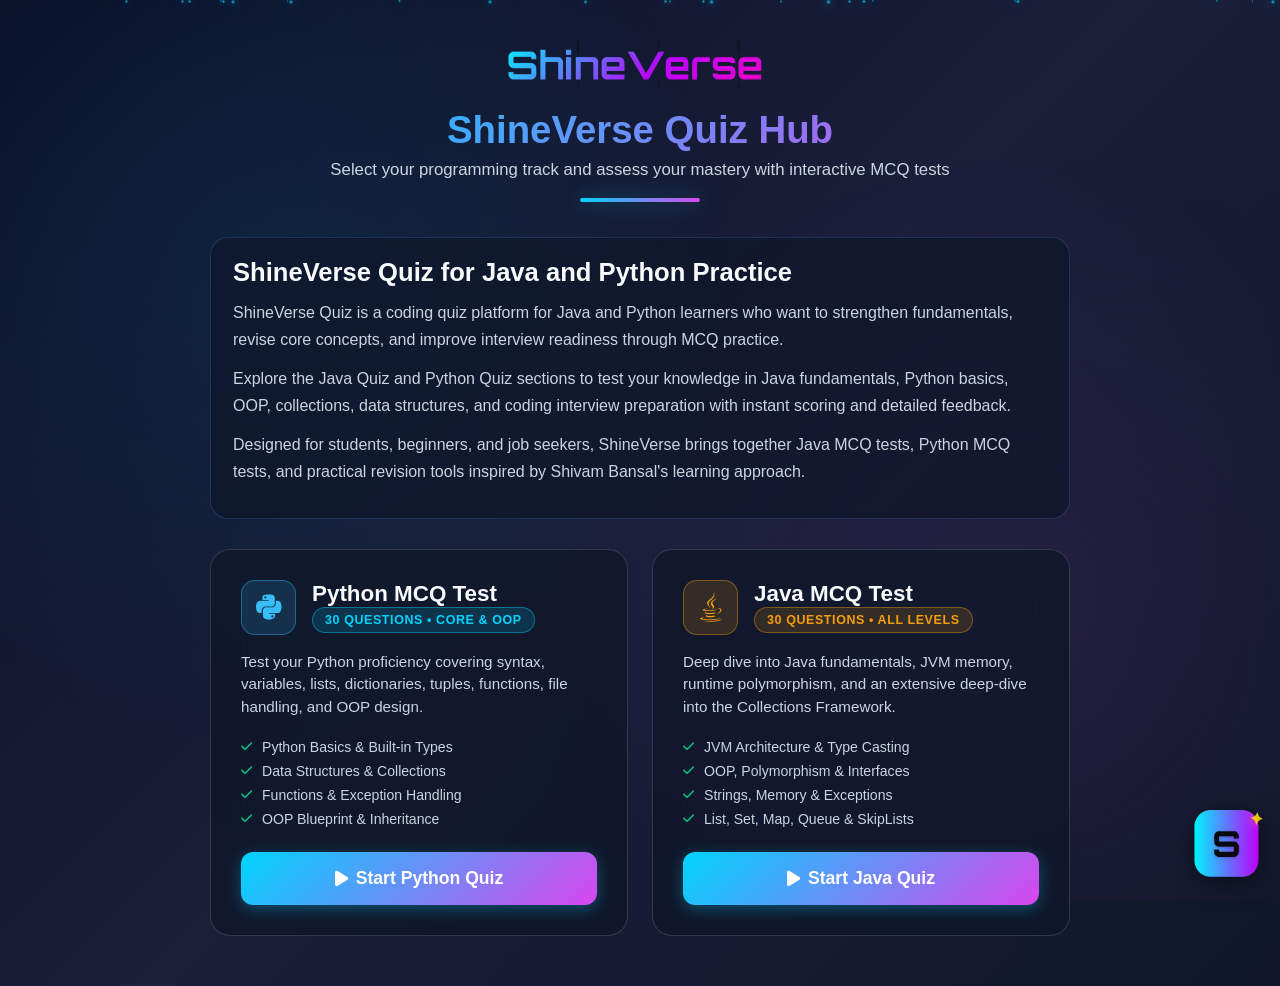
==== commit b29ec061: "Done" ====
--- a/index.html
+++ b/index.html
@@ -44,7 +44,7 @@
         }
     </script>
 
-    <link rel="stylesheet" href="Java Quiz/style.css" />
+    <link rel="stylesheet" href="Java_Quiz/style.css" />
     <link href="https://cdnjs.cloudflare.com/ajax/libs/font-awesome/6.4.0/css/all.min.css" rel="stylesheet" />
     <link rel="stylesheet" href="https://unpkg.com/aos@2.3.1/dist/aos.css" />
     <style>
@@ -191,14 +191,14 @@
     <div id="particlesContainer"></div>
 
     <a href="https://shivambansal.co.in" target="_blank" class="footer-branding">
-        <img src="Java Quiz/ShineVerseLogo.png" alt="ShineVerse Logo" height="75px" width="75px" />
+        <img src="Java_Quiz/ShineVerseLogo.png" alt="ShineVerse Logo" height="75px" width="75px" />
     </a>
 
     <div class="container">
         <header data-aos="fade-down">
             <div class="logo">
                 <a href="https://shivambansal.co.in" target="_blank">
-                    <img src="Java Quiz/ShineVerse.png" alt="ShineVerse Logo" />
+                    <img src="Java_Quiz/ShineVerse.png" alt="ShineVerse Logo" />
                 </a>
             </div>
             <h1>ShineVerse Quiz Hub</h1>
@@ -241,7 +241,7 @@
                         <li><i class="fas fa-check"></i> OOP Blueprint &amp; Inheritance</li>
                     </ul>
                 </div>
-                <a href="Python Quiz/index.html" class="btn btn-primary btn-lg" style="width: 100%;">
+                <a href="Python_Quiz/index.html" class="btn btn-primary btn-lg" style="width: 100%;">
                     <i class="fas fa-play"></i> Start Python Quiz
                 </a>
             </div>
@@ -268,7 +268,7 @@
                         <li><i class="fas fa-check"></i> List, Set, Map, Queue &amp; SkipLists</li>
                     </ul>
                 </div>
-                <a href="Java Quiz/index.html" class="btn btn-primary btn-lg" style="width: 100%;">
+                <a href="Java_Quiz/index.html" class="btn btn-primary btn-lg" style="width: 100%;">
                     <i class="fas fa-play"></i> Start Java Quiz
                 </a>
             </div>
--- a/Java_Quiz/style.css
+++ b/Java_Quiz/style.css
@@ -0,0 +1,1169 @@
+* {
+    margin: 0;
+    padding: 0;
+    box-sizing: border-box;
+}
+
+:root {
+    --primary: #00d4ff;
+    --secondary: #d946ef;
+    --accent-orange: #f59e0b;
+    --success: #10b981;
+    --danger: #ef4444;
+    --text-primary: #f8fafc;
+    --text-secondary: #cbd5e1;
+    --text-muted: #94a3b8;
+    --border-color: rgba(255, 255, 255, 0.15);
+    --card-bg: rgba(15, 23, 42, 0.75);
+    --code-bg: rgba(10, 14, 39, 0.85);
+    --transition: all 0.3s cubic-bezier(0.4, 0, 0.2, 1);
+}
+
+html {
+    scroll-behavior: smooth;
+}
+
+body {
+    font-family: 'Segoe UI', Tahoma, Geneva, Verdana, sans-serif;
+    background: linear-gradient(135deg, #0a0e27, #1a1f3a, #0f1729);
+    color: var(--text-primary);
+    min-height: 100vh;
+    overflow-x: hidden;
+}
+
+body::before {
+    content: "";
+    position: fixed;
+    inset: 0;
+    background:
+        radial-gradient(circle at 20% 30%, rgba(0,212,255,.08), transparent 40%),
+        radial-gradient(circle at 80% 70%, rgba(217,70,239,.08), transparent 40%);
+    pointer-events: none;
+    z-index: 0;
+}
+
+/* ===== PARTICLES BACKGROUND ===== */
+#particlesContainer {
+    position: fixed;
+    top: 0;
+    left: 0;
+    width: 100%;
+    height: 100%;
+    z-index: 0;
+    pointer-events: none;
+}
+
+.particle {
+    position: absolute;
+    background: radial-gradient(circle, rgba(0,212,255,0.8), rgba(0,212,255,0));
+    border-radius: 50%;
+    animation: floatParticle linear infinite;
+    box-shadow: 0 0 10px rgba(0, 212, 255, 0.5);
+}
+
+@keyframes floatParticle {
+    0% {
+        transform: translateY(100vh) translateX(0) scale(1);
+        opacity: 0;
+    }
+    10% {
+        opacity: 1;
+    }
+    90% {
+        opacity: 1;
+    }
+    100% {
+        transform: translateY(-100vh) translateX(100px) scale(0);
+        opacity: 0;
+    }
+}
+
+/* ===== TOP SWITCHER NAVBAR ===== */
+.top-nav {
+    position: relative;
+    z-index: 10;
+    max-width: 900px;
+    margin: 20px auto 0;
+    padding: 0 20px;
+    display: flex;
+    justify-content: space-between;
+    align-items: center;
+    gap: 15px;
+    flex-wrap: wrap;
+}
+
+.nav-brand-link {
+    display: flex;
+    align-items: center;
+    gap: 10px;
+    text-decoration: none;
+    color: var(--text-primary);
+    font-weight: 700;
+    font-size: 1.1rem;
+    transition: var(--transition);
+}
+
+.nav-brand-link:hover {
+    color: var(--primary);
+}
+
+.nav-brand-img {
+    height: 38px;
+    width: auto;
+    border-radius: 8px;
+}
+
+.quiz-switcher {
+    display: flex;
+    gap: 10px;
+    background: rgba(15, 23, 42, 0.8);
+    padding: 6px;
+    border-radius: 999px;
+    border: 1px solid var(--border-color);
+    backdrop-filter: blur(12px);
+}
+
+.switch-tab {
+    padding: 7px 18px;
+    border-radius: 999px;
+    font-size: 0.9rem;
+    font-weight: 600;
+    text-decoration: none;
+    color: var(--text-secondary);
+    transition: var(--transition);
+    display: inline-flex;
+    align-items: center;
+    gap: 6px;
+}
+
+.switch-tab:hover {
+    color: white;
+    background: rgba(255, 255, 255, 0.08);
+}
+
+.switch-tab.active {
+    background: linear-gradient(135deg, var(--primary), var(--secondary));
+    color: white;
+    box-shadow: 0 2px 12px rgba(0, 212, 255, 0.4);
+}
+
+/* ===== CONTAINER & LAYOUT ===== */
+.container {
+    position: relative;
+    z-index: 1;
+    max-width: 900px;
+    margin: auto;
+    padding: 20px;
+}
+
+header {
+    text-align: center;
+    margin: 20px 0 35px;
+    position: relative;
+}
+
+.logo {
+    max-width: 280px;
+    margin: 0 auto 15px;
+    display: flex;
+    align-items: center;
+    justify-content: center;
+    animation: logoFloat 3s ease-in-out infinite;
+}
+
+.logo img {
+    width: 100%;
+    height: auto;
+    object-fit: contain;
+}
+
+@keyframes logoFloat {
+    0%, 100% { transform: translateY(0px); }
+    50% { transform: translateY(-8px); }
+}
+
+header::after {
+    content: "";
+    display: block;
+    width: 120px;
+    height: 4px;
+    margin: 18px auto 0;
+    border-radius: 999px;
+    background: linear-gradient(90deg, var(--primary), var(--secondary));
+    box-shadow: 0 0 20px rgba(0, 212, 255, 0.4);
+}
+
+h1 {
+    font-size: 2.4rem;
+    margin-bottom: 8px;
+    background: linear-gradient(135deg, var(--primary), var(--secondary));
+    -webkit-background-clip: text;
+    -webkit-text-fill-color: transparent;
+    background-clip: text;
+}
+
+.subtitle {
+    color: var(--text-secondary);
+    font-size: 1.05rem;
+}
+
+/* ===== CARDS & SCREENS ===== */
+.card {
+    background: var(--card-bg);
+    border: 1px solid var(--border-color);
+    border-radius: 24px;
+    padding: 35px;
+    backdrop-filter: blur(20px);
+    box-shadow:
+        0 10px 40px rgba(0, 0, 0, 0.35),
+        0 0 40px rgba(0, 212, 255, 0.08);
+    position: relative;
+    overflow: hidden;
+}
+
+.card::before {
+    content: "";
+    position: absolute;
+    inset: 0;
+    background: linear-gradient(135deg, rgba(255,255,255,0.05), transparent 40%);
+    pointer-events: none;
+}
+
+.screen-enter {
+    animation: screenEnter 0.5s ease-out;
+}
+
+@keyframes screenEnter {
+    from {
+        opacity: 0;
+        transform: translateY(20px);
+    }
+    to {
+        opacity: 1;
+        transform: translateY(0);
+    }
+}
+
+.hidden {
+    display: none !important;
+}
+
+.center {
+    text-align: center;
+    margin-top: 30px;
+}
+
+.center-text {
+    text-align: center;
+}
+
+/* ===== STATS SECTION ===== */
+.stats {
+    display: grid;
+    grid-template-columns: repeat(auto-fit, minmax(160px, 1fr));
+    gap: 18px;
+    margin-bottom: 25px;
+}
+
+.stat {
+    background: rgba(255, 255, 255, .04);
+    border: 1px solid var(--border-color);
+    border-radius: 16px;
+    padding: 20px;
+    text-align: center;
+    transition: var(--transition);
+    cursor: default;
+}
+
+.stat:hover {
+    background: rgba(0, 212, 255, 0.08);
+    border-color: var(--primary);
+    transform: translateY(-4px);
+    box-shadow: 0 8px 24px rgba(0, 212, 255, 0.2);
+}
+
+.number {
+    font-size: 2rem;
+    font-weight: bold;
+    margin-bottom: 6px;
+}
+
+.label {
+    font-size: 0.85rem;
+    color: var(--text-secondary);
+    text-transform: uppercase;
+    letter-spacing: 0.5px;
+}
+
+/* Category distribution list on start screen */
+.curriculum-preview {
+    background: rgba(255, 255, 255, 0.03);
+    border: 1px solid rgba(255, 255, 255, 0.08);
+    border-radius: 16px;
+    padding: 18px 22px;
+    margin: 25px 0;
+    text-align: left;
+}
+
+.curriculum-title {
+    font-size: 1rem;
+    font-weight: 600;
+    color: var(--primary);
+    margin-bottom: 12px;
+    display: flex;
+    align-items: center;
+    gap: 8px;
+}
+
+.curriculum-grid {
+    display: grid;
+    grid-template-columns: repeat(auto-fit, minmax(220px, 1fr));
+    gap: 10px;
+}
+
+.curriculum-item {
+    font-size: 0.88rem;
+    color: var(--text-secondary);
+    display: flex;
+    align-items: center;
+    gap: 8px;
+}
+
+.curriculum-item i {
+    color: var(--secondary);
+    font-size: 0.8rem;
+}
+
+/* ===== BADGES ===== */
+.badge-group {
+    display: flex;
+    align-items: center;
+    gap: 10px;
+    flex-wrap: wrap;
+    margin-bottom: 18px;
+}
+
+.badge {
+    padding: 5px 12px;
+    border-radius: 999px;
+    font-size: 0.78rem;
+    font-weight: 700;
+    text-transform: uppercase;
+    letter-spacing: 0.6px;
+    display: inline-flex;
+    align-items: center;
+    gap: 6px;
+}
+
+.badge-category {
+    background: rgba(0, 212, 255, 0.15);
+    border: 1px solid rgba(0, 212, 255, 0.4);
+    color: var(--primary);
+}
+
+.badge-easy {
+    background: rgba(16, 185, 129, 0.15);
+    border: 1px solid rgba(16, 185, 129, 0.4);
+    color: var(--success);
+}
+
+.badge-medium {
+    background: rgba(245, 158, 11, 0.15);
+    border: 1px solid rgba(245, 158, 11, 0.4);
+    color: var(--accent-orange);
+}
+
+.badge-hard {
+    background: rgba(239, 68, 68, 0.15);
+    border: 1px solid rgba(239, 68, 68, 0.4);
+    color: var(--danger);
+}
+
+/* ===== BUTTONS ===== */
+.btn {
+    border: none;
+    padding: 13px 26px;
+    border-radius: 12px;
+    cursor: pointer;
+    font-size: 0.98rem;
+    font-weight: 600;
+    transition: var(--transition);
+    display: inline-flex;
+    align-items: center;
+    justify-content: center;
+    gap: 8px;
+    position: relative;
+    overflow: hidden;
+    text-decoration: none;
+}
+
+.btn::before {
+    content: '';
+    position: absolute;
+    top: 50%;
+    left: 50%;
+    width: 0;
+    height: 0;
+    border-radius: 50%;
+    background: rgba(255, 255, 255, 0.3);
+    transform: translate(-50%, -50%);
+    transition: width 0.6s, height 0.6s;
+}
+
+.btn:active::before {
+    width: 300px;
+    height: 300px;
+}
+
+.btn-primary {
+    background: linear-gradient(135deg, var(--primary), var(--secondary));
+    color: white;
+    box-shadow: 0 4px 15px rgba(0, 212, 255, 0.3);
+}
+
+.btn-primary:hover:not(:disabled) {
+    transform: translateY(-2px);
+    box-shadow: 0 8px 24px rgba(0, 212, 255, 0.5);
+}
+
+.btn-primary:active:not(:disabled) {
+    transform: translateY(0);
+}
+
+.btn-secondary {
+    background: rgba(255,255,255,.08);
+    color: white;
+    border: 1.5px solid var(--border-color);
+}
+
+.btn-secondary:hover:not(:disabled) {
+    background: rgba(255,255,255,.14);
+    border-color: var(--primary);
+    transform: translateY(-2px);
+    box-shadow: 0 8px 24px rgba(0, 212, 255, 0.25);
+}
+
+.btn-success {
+    background: linear-gradient(135deg, var(--success), #059669);
+    color: white;
+    box-shadow: 0 4px 15px rgba(16, 185, 129, 0.3);
+}
+
+.btn-success:hover:not(:disabled) {
+    transform: translateY(-2px);
+    box-shadow: 0 8px 24px rgba(16, 185, 129, 0.5);
+}
+
+.btn-outline {
+    background: transparent;
+    border: 1.5px solid var(--border-color);
+    color: var(--text-secondary);
+    padding: 8px 16px;
+    font-size: 0.88rem;
+}
+
+.btn-outline:hover {
+    border-color: var(--primary);
+    color: var(--text-primary);
+    background: rgba(0, 212, 255, 0.08);
+}
+
+.btn-lg {
+    padding: 16px 44px;
+    font-size: 1.1rem;
+}
+
+#startBtn {
+    position: relative;
+    overflow: hidden;
+}
+
+#startBtn::after {
+    content: "";
+    position: absolute;
+    top: 0;
+    left: -120%;
+    width: 60%;
+    height: 100%;
+    background: linear-gradient(
+        90deg,
+        transparent,
+        rgba(255,255,255,0.45),
+        transparent
+    );
+    transform: skewX(-25deg);
+    animation: shine 3s infinite;
+}
+
+@keyframes shine {
+    0% { left: -120%; }
+    100% { left: 150%; }
+}
+
+.btn:disabled {
+    opacity: 0.4;
+    cursor: not-allowed;
+}
+
+/* ===== PROGRESS BAR ===== */
+.progress-bar {
+    width: 100%;
+    height: 8px;
+    background: rgba(255,255,255,.08);
+    border-radius: 999px;
+    overflow: hidden;
+    margin-bottom: 12px;
+    box-shadow: inset 0 2px 4px rgba(0, 0, 0, 0.2);
+}
+
+.progress-fill {
+    height: 100%;
+    width: 0;
+    background: linear-gradient(90deg, var(--primary), var(--secondary));
+    transition: width 0.4s cubic-bezier(0.4, 0, 0.2, 1);
+    box-shadow: 0 0 20px rgba(0, 212, 255, 0.6);
+}
+
+.progress-text {
+    display: flex;
+    justify-content: space-between;
+    margin-bottom: 20px;
+    font-size: 0.95rem;
+    font-weight: 600;
+    color: var(--text-secondary);
+}
+
+/* ===== QUIZ CONTENT & QUESTION FORMATTING ===== */
+.quiz-header {
+    margin-bottom: 25px;
+}
+
+.quiz-content {
+    margin-bottom: 25px;
+}
+
+.question-text-wrapper {
+    margin-bottom: 24px;
+}
+
+.question-title {
+    line-height: 1.6;
+    font-size: 1.25rem;
+    font-weight: 600;
+    color: var(--text-primary);
+}
+
+/* Java Code Block Styling */
+.code-container {
+    background: var(--code-bg);
+    border: 1px solid rgba(0, 212, 255, 0.25);
+    border-radius: 12px;
+    margin: 14px 0 0;
+    padding: 16px;
+    position: relative;
+    overflow-x: auto;
+    box-shadow: inset 0 2px 8px rgba(0,0,0,0.4);
+}
+
+.code-header {
+    display: flex;
+    justify-content: space-between;
+    align-items: center;
+    margin-bottom: 8px;
+    padding-bottom: 6px;
+    border-bottom: 1px solid rgba(255, 255, 255, 0.08);
+    font-size: 0.75rem;
+    color: var(--text-muted);
+    text-transform: uppercase;
+    letter-spacing: 0.8px;
+}
+
+.code-container pre {
+    margin: 0;
+    font-family: 'Consolas', 'Fira Code', 'Courier New', monospace;
+    font-size: 0.95rem;
+    line-height: 1.5;
+    color: #38bdf8;
+    white-space: pre;
+}
+
+/* Hint toggle */
+.hint-toggle-wrap {
+    margin: 15px 0;
+    text-align: right;
+}
+
+.hint-box {
+    background: rgba(245, 158, 11, 0.08);
+    border: 1px solid rgba(245, 158, 11, 0.3);
+    border-radius: 12px;
+    padding: 14px 18px;
+    margin: 12px 0 18px;
+    font-size: 0.92rem;
+    color: #fde68a;
+    display: flex;
+    align-items: flex-start;
+    gap: 10px;
+    text-align: left;
+    animation: fadeIn 0.3s ease-out;
+}
+
+@keyframes fadeIn {
+    from { opacity: 0; transform: translateY(-6px); }
+    to { opacity: 1; transform: translateY(0); }
+}
+
+/* ===== OPTIONS ===== */
+.options {
+    display: grid;
+    gap: 12px;
+    margin-bottom: 20px;
+}
+
+.option {
+    padding: 15px 18px;
+    border: 2px solid var(--border-color);
+    border-radius: 14px;
+    background: rgba(255, 255, 255, 0.03);
+    cursor: pointer;
+    transition: var(--transition);
+    display: flex;
+    align-items: center;
+    gap: 14px;
+    position: relative;
+    user-select: none;
+}
+
+.option:hover {
+    border-color: var(--primary);
+    transform: translateX(6px) scale(1.005);
+    background: rgba(0, 212, 255, 0.06);
+    box-shadow:
+        0 10px 30px rgba(0, 212, 255, 0.18),
+        inset 0 0 20px rgba(0, 212, 255, 0.04);
+}
+
+.option.selected {
+    border-color: var(--primary);
+    background: rgba(0, 212, 255, 0.16);
+    box-shadow: 0 8px 24px rgba(0, 212, 255, 0.3);
+}
+
+.option.selected .option-letter {
+    background: var(--primary);
+    color: #0a0e27;
+    border-color: var(--primary);
+}
+
+.option-text {
+    display: flex;
+    align-items: center;
+    gap: 12px;
+    width: 100%;
+}
+
+.option-letter {
+    min-width: 38px;
+    height: 38px;
+    display: flex;
+    align-items: center;
+    justify-content: center;
+    border-radius: 10px;
+    background: rgba(0, 212, 255, 0.15);
+    border: 1px solid var(--primary);
+    color: var(--primary);
+    font-weight: 700;
+    transition: var(--transition);
+    font-size: 0.95rem;
+}
+
+.option-text span {
+    flex: 1;
+    text-align: left;
+    font-size: 0.98rem;
+    line-height: 1.45;
+}
+
+.nav {
+    display: flex;
+    justify-content: space-between;
+    align-items: center;
+    gap: 12px;
+    margin-top: 25px;
+    flex-wrap: wrap;
+}
+
+.nav-group {
+    display: flex;
+    gap: 10px;
+}
+
+/* ===== RESULTS SECTION ===== */
+.result-header {
+    margin-bottom: 20px;
+}
+
+.result-emoji {
+    font-size: 4.5rem;
+    margin-bottom: 15px;
+    animation: emojiPulse 0.8s ease-in-out;
+}
+
+@keyframes emojiPulse {
+    0%, 100% { transform: scale(1); }
+    50% { transform: scale(1.2); }
+}
+
+.result-title {
+    font-size: 2.2rem;
+    margin-bottom: 8px;
+    background: linear-gradient(135deg, var(--primary), var(--secondary));
+    -webkit-background-clip: text;
+    -webkit-text-fill-color: transparent;
+    background-clip: text;
+}
+
+.feedback-message {
+    font-size: 1.05rem;
+    color: var(--text-secondary);
+    margin-bottom: 20px;
+}
+
+.feedback-badge {
+    display: inline-block;
+    padding: 6px 18px;
+    border-radius: 999px;
+    font-weight: 700;
+    font-size: 0.95rem;
+    margin-bottom: 15px;
+}
+
+.perf-excellent {
+    background: rgba(16, 185, 129, 0.2);
+    border: 1px solid var(--success);
+    color: #34d399;
+}
+
+.perf-verygood {
+    background: rgba(0, 212, 255, 0.2);
+    border: 1px solid var(--primary);
+    color: var(--primary);
+}
+
+.perf-good {
+    background: rgba(245, 158, 11, 0.2);
+    border: 1px solid var(--accent-orange);
+    color: #fbbf24;
+}
+
+.perf-needspractice {
+    background: rgba(239, 68, 68, 0.2);
+    border: 1px solid var(--danger);
+    color: #f87171;
+}
+
+/* ===== SCORE CIRCLE ===== */
+.score-circle {
+    width: 180px;
+    height: 180px;
+    margin: 25px auto;
+    position: relative;
+}
+
+.score-circle svg {
+    width: 100%;
+    height: 100%;
+    transform: rotate(-90deg);
+}
+
+.progress-circle-bg {
+    fill: none;
+    stroke: rgba(255, 255, 255, 0.1);
+    stroke-width: 8;
+}
+
+.progress-circle-fill {
+    fill: none;
+    stroke: url(#circleGradient);
+    stroke-width: 8;
+    stroke-linecap: round;
+    stroke-dasharray: 282.7;
+    stroke-dashoffset: 282.7;
+    transition: stroke-dashoffset 1.2s cubic-bezier(0.4, 0, 0.2, 1);
+    filter: drop-shadow(0 0 8px rgba(0, 212, 255, 0.6));
+}
+
+.score-text {
+    position: absolute;
+    top: 50%;
+    left: 50%;
+    transform: translate(-50%, -50%);
+    text-align: center;
+}
+
+.score-percentage {
+    font-size: 2.4rem;
+    font-weight: bold;
+    background: linear-gradient(135deg, var(--primary), var(--secondary));
+    -webkit-background-clip: text;
+    -webkit-text-fill-color: transparent;
+    background-clip: text;
+}
+
+/* ===== RESULTS STATS ===== */
+.stats-grid {
+    display: grid;
+    grid-template-columns: repeat(auto-fit, minmax(140px, 1fr));
+    gap: 15px;
+    margin: 25px 0;
+}
+
+.detail-stat {
+    background: rgba(255, 255, 255, 0.04);
+    border: 1px solid var(--border-color);
+    border-radius: 14px;
+    padding: 18px;
+    text-align: center;
+    transition: var(--transition);
+}
+
+.detail-stat:hover {
+    background: rgba(0, 212, 255, 0.08);
+    border-color: var(--primary);
+    transform: translateY(-3px);
+}
+
+.detail-label {
+    font-size: 0.82rem;
+    color: var(--text-secondary);
+    margin-bottom: 8px;
+    text-transform: uppercase;
+    letter-spacing: 0.5px;
+}
+
+.detail-value {
+    font-size: 1.8rem;
+    font-weight: bold;
+    background: linear-gradient(135deg, var(--primary), var(--secondary));
+    -webkit-background-clip: text;
+    -webkit-text-fill-color: transparent;
+    background-clip: text;
+}
+
+/* Result Action buttons */
+.result-actions {
+    display: flex;
+    justify-content: center;
+    gap: 15px;
+    margin: 30px 0 20px;
+    flex-wrap: wrap;
+}
+
+/* ===== ANSWER REVIEW SECTION ===== */
+.review-container {
+    margin-top: 35px;
+    border-top: 1px solid var(--border-color);
+    padding-top: 30px;
+    text-align: left;
+}
+
+.review-header {
+    display: flex;
+    justify-content: space-between;
+    align-items: center;
+    margin-bottom: 20px;
+    flex-wrap: wrap;
+    gap: 10px;
+}
+
+.review-title {
+    font-size: 1.4rem;
+    color: var(--text-primary);
+    display: flex;
+    align-items: center;
+    gap: 10px;
+}
+
+.review-filter-group {
+    display: flex;
+    gap: 8px;
+    flex-wrap: wrap;
+}
+
+.filter-btn {
+    padding: 6px 14px;
+    border-radius: 8px;
+    border: 1px solid var(--border-color);
+    background: rgba(255, 255, 255, 0.04);
+    color: var(--text-secondary);
+    font-size: 0.82rem;
+    font-weight: 600;
+    cursor: pointer;
+    transition: var(--transition);
+}
+
+.filter-btn.active {
+    background: var(--primary);
+    color: #0a0e27;
+    border-color: var(--primary);
+}
+
+.review-list {
+    display: flex;
+    flex-direction: column;
+    gap: 18px;
+}
+
+.review-card {
+    background: rgba(255, 255, 255, 0.03);
+    border: 1px solid var(--border-color);
+    border-radius: 16px;
+    padding: 20px;
+    transition: var(--transition);
+}
+
+.review-card.correct-card {
+    border-left: 4px solid var(--success);
+}
+
+.review-card.wrong-card {
+    border-left: 4px solid var(--danger);
+}
+
+.review-card-header {
+    display: flex;
+    justify-content: space-between;
+    align-items: flex-start;
+    gap: 10px;
+    margin-bottom: 12px;
+}
+
+.review-q-num {
+    font-size: 0.85rem;
+    font-weight: 700;
+    color: var(--text-muted);
+}
+
+.review-q-text {
+    font-size: 1.05rem;
+    font-weight: 600;
+    margin-bottom: 14px;
+    line-height: 1.5;
+    color: var(--text-primary);
+}
+
+.review-answers-grid {
+    display: flex;
+    flex-direction: column;
+    gap: 8px;
+    margin: 14px 0;
+}
+
+.review-option {
+    padding: 10px 14px;
+    border-radius: 10px;
+    font-size: 0.92rem;
+    display: flex;
+    align-items: center;
+    gap: 10px;
+    background: rgba(255, 255, 255, 0.02);
+    border: 1px solid rgba(255, 255, 255, 0.06);
+}
+
+.review-option.is-correct-target {
+    background: rgba(16, 185, 129, 0.15);
+    border-color: var(--success);
+    color: #6ee7b7;
+    font-weight: 600;
+}
+
+.review-option.is-user-wrong {
+    background: rgba(239, 68, 68, 0.15);
+    border-color: var(--danger);
+    color: #fca5a5;
+    text-decoration: line-through;
+}
+
+.review-explanation {
+    background: rgba(0, 212, 255, 0.06);
+    border-left: 3px solid var(--primary);
+    padding: 12px 16px;
+    border-radius: 0 10px 10px 0;
+    margin-top: 14px;
+    font-size: 0.9rem;
+    line-height: 1.5;
+    color: var(--text-secondary);
+}
+
+.review-explanation strong {
+    color: var(--primary);
+}
+
+/* ===== BLOCKED / LOCK SCREEN ===== */
+.blocked-content {
+    padding: 30px 15px;
+}
+
+.blocked-emoji {
+    font-size: 4rem;
+    margin-bottom: 15px;
+    animation: lockPulse 0.8s ease-in-out infinite;
+}
+
+@keyframes lockPulse {
+    0%, 100% { transform: scale(1); }
+    50% { transform: scale(1.1); }
+}
+
+.blocked-title {
+    font-size: 2rem;
+    margin-bottom: 12px;
+    background: linear-gradient(135deg, #ef4444, #dc2626);
+    -webkit-background-clip: text;
+    -webkit-text-fill-color: transparent;
+    background-clip: text;
+}
+
+.blocked-message {
+    font-size: 1.05rem;
+    color: var(--text-secondary);
+    margin-bottom: 25px;
+}
+
+.saved-score-display {
+    background: rgba(16, 185, 129, 0.1);
+    border: 2px solid var(--success);
+    border-radius: 16px;
+    padding: 25px;
+    margin: 25px 0;
+}
+
+.saved-score-label {
+    font-size: 0.9rem;
+    color: var(--text-secondary);
+    margin-bottom: 8px;
+}
+
+.saved-score {
+    font-size: 2.8rem;
+    font-weight: bold;
+    color: var(--success);
+}
+
+.blocked-actions {
+    display: flex;
+    justify-content: center;
+    gap: 15px;
+    margin-top: 25px;
+    flex-wrap: wrap;
+}
+
+/* ===== FOOTER ===== */
+.footer-branding {
+    position: fixed;
+    bottom: 15px;
+    right: 15px;
+    text-decoration: none;
+    color: white;
+    z-index: 100;
+    transition: var(--transition);
+}
+
+.footer-branding:hover {
+    transform: translateY(-3px);
+}
+
+.footer-branding img {
+    filter: drop-shadow(0 4px 12px rgba(0,0,0,0.5));
+}
+
+/* ===== RESPONSIVE ===== */
+@media (max-width: 768px) {
+    .container {
+        padding: 12px;
+    }
+
+    .top-nav {
+        flex-direction: column;
+        align-items: center;
+        gap: 10px;
+    }
+
+    header {
+        margin: 15px 0 25px;
+    }
+
+    h1 {
+        font-size: 1.8rem;
+    }
+
+    .card {
+        padding: 22px;
+        border-radius: 18px;
+    }
+
+    .btn {
+        padding: 12px 20px;
+        font-size: 0.95rem;
+    }
+
+    .btn-lg {
+        padding: 14px 30px;
+    }
+
+    .stats-grid {
+        grid-template-columns: 1fr;
+    }
+
+    .score-circle {
+        width: 150px;
+        height: 150px;
+    }
+
+    .score-percentage {
+        font-size: 1.9rem;
+    }
+
+    .question-title {
+        font-size: 1.1rem;
+    }
+
+    .option {
+        padding: 12px 14px;
+    }
+
+    .curriculum-grid {
+        grid-template-columns: 1fr;
+    }
+}
+
+@media (max-width: 480px) {
+    h1 {
+        font-size: 1.5rem;
+    }
+
+    .card {
+        padding: 16px;
+    }
+
+    .btn {
+        width: 100%;
+    }
+
+    .nav {
+        flex-direction: column;
+    }
+
+    .nav-group {
+        width: 100%;
+        flex-direction: column;
+    }
+
+    .stats {
+        grid-template-columns: 1fr;
+    }
+
+    .result-actions {
+        flex-direction: column;
+    }
+}
